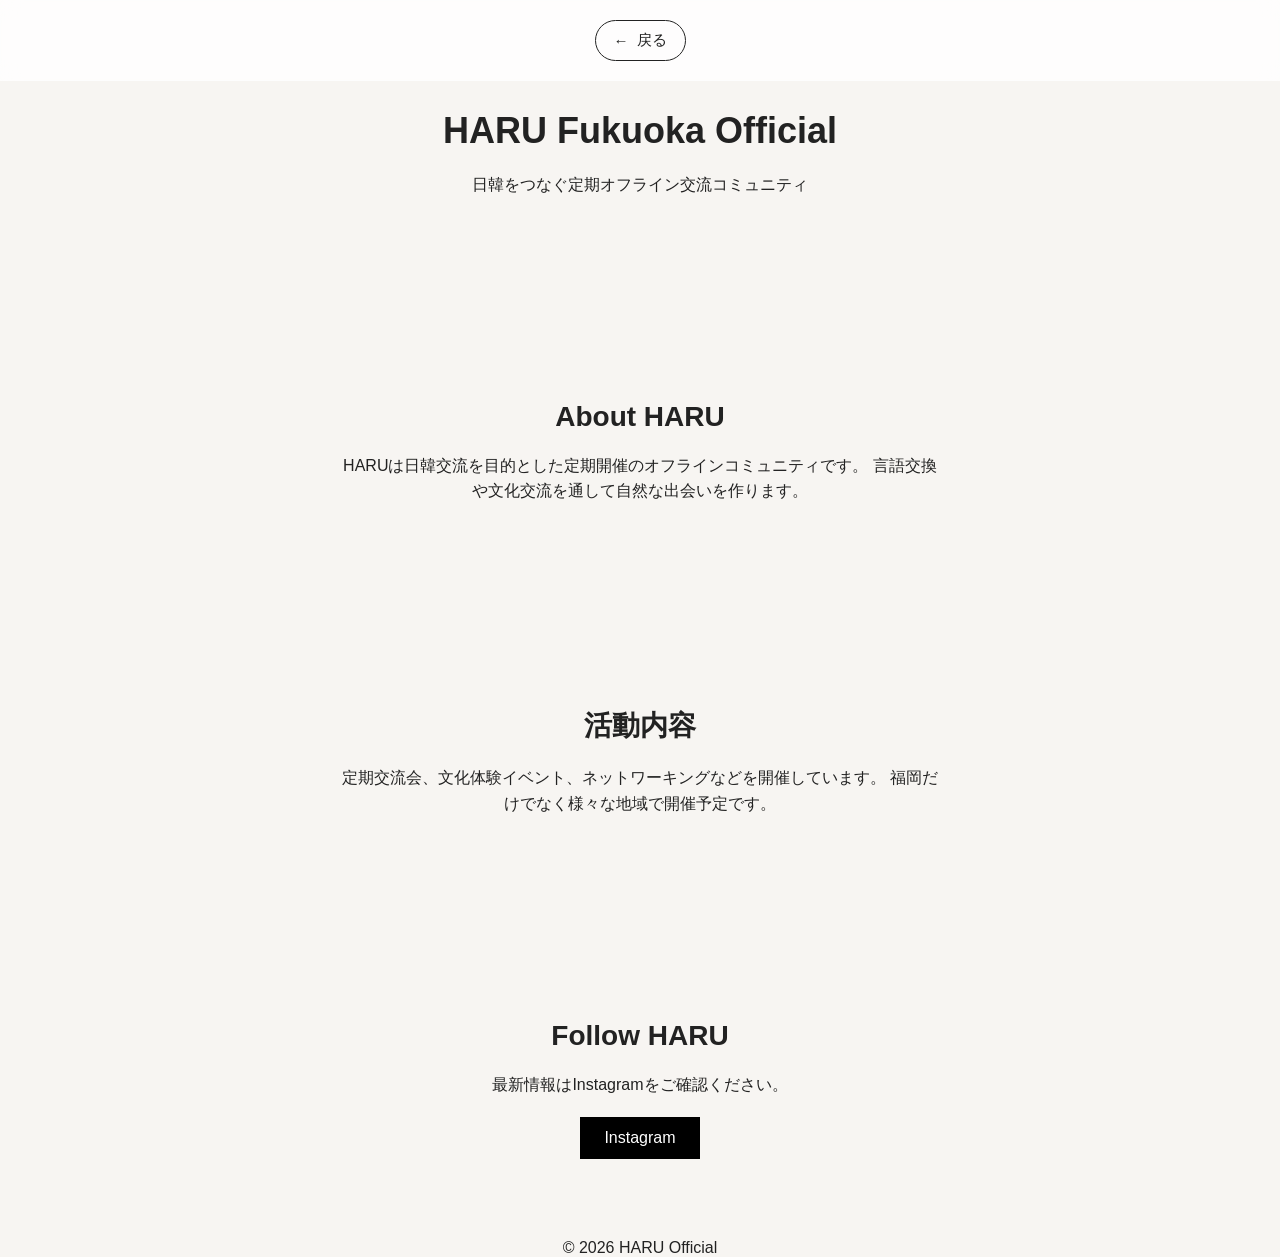
==== jp.html @ 13e57a5a "테스트 커밋" ====
<!DOCTYPE html>
<html lang="ja">
<head>
  <meta charset="UTF-8">
  <meta name="viewport" content="width=device-width, initial-scale=1.0">
  <title>HARU - Japanese</title>
  <link rel="stylesheet" href="style.css">
</head>

<body>
<header class="top-bar">
  <a href="index.html" class="back-btn">
    <span class="arrow">←</span>
    <span>戻る</span>
  </a>
</header>

<section class="hero">
  <h1>HARU Fukuoka Official</h1>
  <p>日韓をつなぐ定期オフライン交流コミュニティ</p>
</section>

<section>
  <h2>About HARU</h2>
  <p>
    HARUは日韓交流を目的とした定期開催のオフラインコミュニティです。
    言語交換や文化交流を通して自然な出会いを作ります。
  </p>
</section>

<section>
  <h2>活動内容</h2>
  <p>
    定期交流会、文化体験イベント、ネットワーキングなどを開催しています。
    福岡だけでなく様々な地域で開催予定です。
  </p>
</section>

<section>
  <h2>Follow HARU</h2>
  <p>最新情報はInstagramをご確認ください。</p>
  <button onclick="window.location.href='https://www.instagram.com/haru.fukuoka.official/'">
    Instagram
  </button>
</section>

<footer>
  © 2026 HARU Official
</footer>

</body>

</html>
---- style.css ----
body {
  margin: 0;
  font-family: Arial, sans-serif;
  background: #f7f5f2;
  color: #222;
  text-align: center;
}

section {
  padding: 80px 20px;
}

h1 {
  font-size: 36px;
  margin-bottom: 20px;
}

h2 {
  font-size: 28px;
  margin-bottom: 20px;
}

p {
  max-width: 600px;
  margin: 0 auto 20px;
  line-height: 1.6;
}

button {
  padding: 12px 24px;
  border: none;
  background: black;
  color: white;
  cursor: pointer;
  font-size: 16px;
}

button:hover {
  opacity: 0.8;
}

.language-buttons button {
  margin: 10px;
}

/* 상단 영역 */
.top-bar {
  position: fixed;
  top: 0;
  left: 0;
  width: 100%;
  padding: 20px 40px;
  background: rgba(255, 255, 255, 0.8);
  backdrop-filter: blur(10px);
  box-sizing: border-box;
  z-index: 1000;
}

/* 뒤로가기 버튼 */
.back-btn {
  display: inline-flex;
  align-items: center;
  gap: 8px;
  text-decoration: none;
  font-size: 15px;
  font-weight: 500;
  color: #222;
  padding: 10px 18px;
  border-radius: 50px;
  border: 1px solid #222;
  transition: all 0.3s ease;
}

/* 화살표 애니메이션 */
.back-btn .arrow {
  transition: transform 0.3s ease;
}

/* hover 효과 */
.back-btn:hover {
  background: #222;
  color: #fff;
}

.back-btn:hover .arrow {
  transform: translateX(-4px);
}
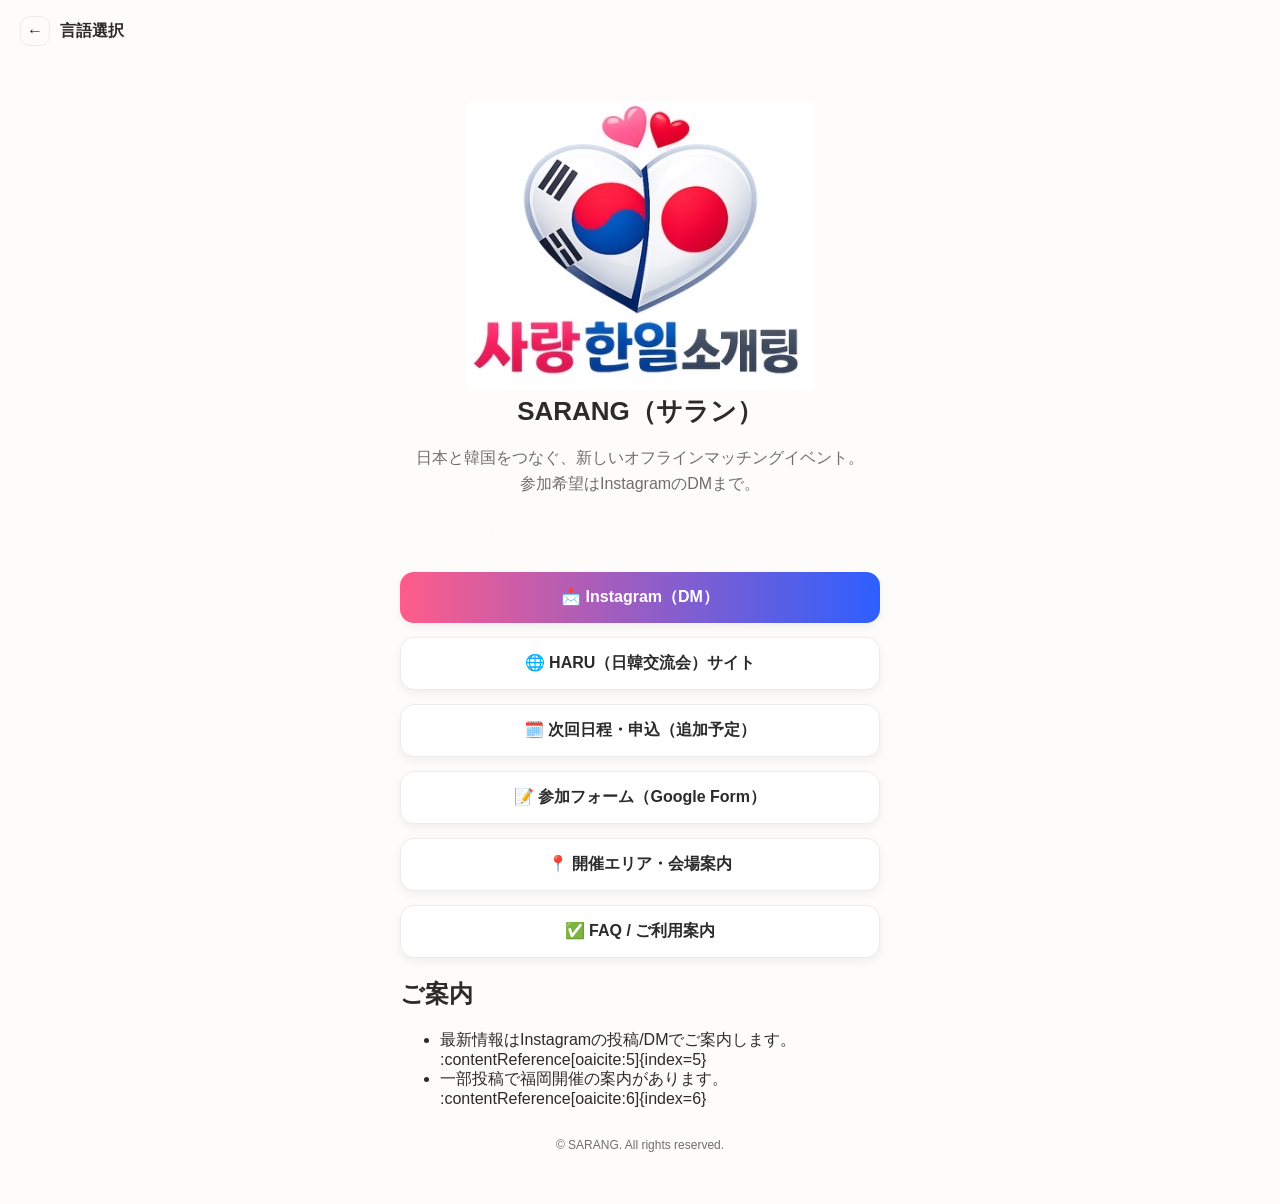
==== commit f25b6bab: "전체수정" ====
--- a/jp.html
+++ b/jp.html
@@ -1,53 +1,74 @@
 <!DOCTYPE html>
 <html lang="ja">
 <head>
-  <meta charset="UTF-8">
-  <meta name="viewport" content="width=device-width, initial-scale=1.0">
-  <title>HARU - Japanese</title>
-  <link rel="stylesheet" href="style.css">
+  <meta charset="UTF-8" />
+  <meta name="viewport" content="width=device-width, initial-scale=1.0" />
+  <title>SARANG | 日本語</title>
+  <link rel="stylesheet" href="style.css" />
 </head>
+<body class="bg">
 
-<body>
-<header class="top-bar">
-  <a href="index.html" class="back-btn">
-    <span class="arrow">←</span>
-    <span>戻る</span>
-  </a>
-</header>
+  <header class="topbar">
+    <a class="back" href="index.html" aria-label="戻る">
+      <span class="backIcon">←</span><span>言語選択</span>
+    </a>
+  </header>
 
-<section class="hero">
-  <h1>HARU Fukuoka Official</h1>
-  <p>日韓をつなぐ定期オフライン交流コミュニティ</p>
-</section>
+  <main class="shell">
+    <section class="profile">
+      <div class="avatar">
+        <img src="sarang.png" alt="SARANG Logo">
+      </div>
 
-<section>
-  <h2>About HARU</h2>
-  <p>
-    HARUは日韓交流を目的とした定期開催のオフラインコミュニティです。
-    言語交換や文化交流を通して自然な出会いを作ります。
-  </p>
-</section>
+      <h1 class="title">SARANG（サラン）</h1>
+      <p class="bio">
+        日本と韓国をつなぐ、新しいオフラインマッチングイベント。<br/>
+        参加希望はInstagramのDMまで。
+      </p>
+      <p class="micro">
+        「福岡で開催される日韓オフライン紹介イベント」等の案内投稿あり :contentReference[oaicite:4]{index=4}
+      </p>
+    </section>
 
-<section>
-  <h2>活動内容</h2>
-  <p>
-    定期交流会、文化体験イベント、ネットワーキングなどを開催しています。
-    福岡だけでなく様々な地域で開催予定です。
-  </p>
-</section>
+    <section class="links">
+      <!-- 🔧 下のリンクは実際のリンクに差し替えてOK -->
+      <a class="btn primary" href="https://www.instagram.com/sarang.matching.kr/" target="_blank" rel="noopener">
+        📩 Instagram（DM）
+      </a>
 
-<section>
-  <h2>Follow HARU</h2>
-  <p>最新情報はInstagramをご確認ください。</p>
-  <button onclick="window.location.href='https://www.instagram.com/haru.fukuoka.official/'">
-    Instagram
-  </button>
-</section>
+      <a class="btn" href="https://yunchanyoung.github.io/Haru/" target="_blank" rel="noopener">
+        🌐 HARU（日韓交流会）サイト
+      </a>
 
-<footer>
-  © 2026 HARU Official
-</footer>
+      <a class="btn" href="#" target="_blank" rel="noopener">
+        🗓️ 次回日程・申込（追加予定）
+      </a>
+
+      <a class="btn" href="#" target="_blank" rel="noopener">
+        📝 参加フォーム（Google Form）
+      </a>
+
+      <a class="btn" href="#" target="_blank" rel="noopener">
+        📍 開催エリア・会場案内
+      </a>
+
+      <a class="btn" href="#" target="_blank" rel="noopener">
+        ✅ FAQ / ご利用案内
+      </a>
+    </section>
+
+    <section class="notice">
+      <h2 class="h2">ご案内</h2>
+      <ul class="list">
+        <li>最新情報はInstagramの投稿/DMでご案内します。 :contentReference[oaicite:5]{index=5}</li>
+        <li>一部投稿で福岡開催の案内があります。 :contentReference[oaicite:6]{index=6}</li>
+      </ul>
+    </section>
+
+    <footer class="footer">
+      <p>© SARANG. All rights reserved.</p>
+    </footer>
+  </main>
 
 </body>
-
 </html>
--- a/style.css
+++ b/style.css
@@ -1,87 +1,190 @@
-body {
-  margin: 0;
-  font-family: Arial, sans-serif;
-  background: #f7f5f2;
-  color: #222;
-  text-align: center;
+:root{
+  --bg:#fdfcfa;
+  --card:#ffffff;
+  --text:#2b2b2b;
+  --muted:#6e6e6e;
+  --line:#ececec;
+  --primary:#ff5c8a;      /* 핑크 */
+  --secondary:#2d5fff;    /* 블루 */
 }
 
-section {
-  padding: 80px 20px;
+*{box-sizing:border-box}
+body{
+  margin:0;
+  font-family: "Noto Sans KR", "Noto Sans JP", Arial, sans-serif;
+  background: var(--bg);
+  color: var(--text);
 }
 
-h1 {
-  font-size: 36px;
-  margin-bottom: 20px;
+.bg{
+  background: radial-gradient(1200px 600px at 20% 0%, rgba(255,255,255,.08), transparent 50%),
+              radial-gradient(800px 600px at 80% 10%, rgba(255,255,255,.06), transparent 55%),
+              var(--bg);
 }
 
-h2 {
-  font-size: 28px;
-  margin-bottom: 20px;
+.shell{
+  width:min(520px,100%);
+  margin:0 auto;
+  padding:40px 20px;
 }
 
-p {
-  max-width: 600px;
-  margin: 0 auto 20px;
-  line-height: 1.6;
+.center{
+  min-height:100vh;
+  display:flex;
+  align-items:center;
+  justify-content:center;
 }
 
-button {
-  padding: 12px 24px;
-  border: none;
-  background: black;
-  color: white;
-  cursor: pointer;
-  font-size: 16px;
+.card{
+  width:min(520px, 100%);
+  background: rgba(245, 247, 255, 0.9);
+  border:1px solid var(--line);
+  border-radius:18px;
+  padding:26px 18px;
+  backdrop-filter: blur(10px);
 }
 
-button:hover {
-  opacity: 0.8;
+.brand{ text-align:center; }
+.logo{
+  font-weight:800;
+  letter-spacing:.18em;
+  font-size:34px;
+}
+.subtitle{
+  margin:8px 0 0;
+  color:var(--muted);
+  font-size:14px;
 }
 
-.language-buttons button {
-  margin: 10px;
+.desc{
+  text-align:center;
+  color:var(--muted);
+  margin:18px 0 18px;
+  line-height:1.6;
 }
 
-/* 상단 영역 */
-.top-bar {
-  position: fixed;
-  top: 0;
-  left: 0;
-  width: 100%;
-  padding: 20px 40px;
-  background: rgba(255, 255, 255, 0.8);
-  backdrop-filter: blur(10px);
-  box-sizing: border-box;
-  z-index: 1000;
+.btncol{ display:grid; gap:12px; margin-top:10px; }
+
+.btn{
+  display:flex;
+  align-items:center;
+  justify-content:center;
+  gap:10px;
+  width:100%;
+  padding:14px 14px;
+  border-radius:14px;
+  border:1px solid var(--line);
+  background: linear-gradient(180deg, rgba(255,255,255,.06), rgba(255,255,255,.02));
+  color:var(--text);
+  text-decoration:none;
+  font-weight:650;
+  transition: transform .12s ease, border-color .12s ease, background .12s ease;
 }
 
-/* 뒤로가기 버튼 */
-.back-btn {
-  display: inline-flex;
-  align-items: center;
-  gap: 8px;
-  text-decoration: none;
-  font-size: 15px;
-  font-weight: 500;
-  color: #222;
-  padding: 10px 18px;
-  border-radius: 50px;
-  border: 1px solid #222;
-  transition: all 0.3s ease;
+.btn:hover{
+  transform: translateY(-1px);
+  border-color: rgba(255,255,255,.28);
 }
 
-/* 화살표 애니메이션 */
-.back-btn .arrow {
-  transition: transform 0.3s ease;
+.btn.primary{
+  background: linear-gradient(180deg, rgba(255,255,255,.18), rgba(255,255,255,.06));
+  border-color: rgba(255,255,255,.35);
 }
 
-/* hover 효과 */
-.back-btn:hover {
-  background: #222;
-  color: #fff;
+.micro{
+  text-align:center;
+  margin:14px 0 0;
+  font-size:12px;
+  color:rgba(255,255,255,.55);
 }
 
-.back-btn:hover .arrow {
-  transform: translateX(-4px);
+.shell{
+  width:min(520px,100%);
+  margin:0 auto;
+  padding:40px 20px;
+}
+
+.back{
+  display:inline-flex;
+  align-items:center;
+  gap:10px;
+  padding:16px 20px;
+  text-decoration:none;
+  color:var(--text);
+  font-weight:600;
+}
+.backIcon{
+  display:inline-flex;
+  width:30px;height:30px;
+  border-radius:10px;
+  align-items:center;justify-content:center;
+  border:1px solid var(--line);
+  background: rgba(255,255,255,.04);
+}
+
+.profile{
+  text-align:center;
+  margin-bottom:20px;
+}
+
+.logo-card{
+  width:250px;
+  margin:0 auto 20px;
+  padding:10px;
+  border-radius:20px;
+  background:white;
+  box-shadow:0 8px 25px rgba(0,0,0,0.08);
+}
+
+.logo-card img{
+  width:100%;
+  height:auto;
+  display:block;
+}
+
+.title{
+  font-size:26px;
+  margin:0 0 8px;
+}
+
+.bio{
+  color:var(--muted);
+  line-height:1.6;
+  margin-bottom:25px;
+}
+
+.links{
+  display:grid;
+  gap:14px;
+}
+
+.btn{
+  display:flex;
+  justify-content:center;
+  align-items:center;
+  padding:15px;
+  border-radius:14px;
+  text-decoration:none;
+  font-weight:600;
+  transition:0.2s;
+  border:1px solid var(--line);
+  background:white;
+  box-shadow:0 4px 10px rgba(0,0,0,0.05);
+}
+
+.btn:hover{
+  transform:translateY(-2px);
+}
+
+.btn.primary{
+  background:linear-gradient(90deg,var(--primary),var(--secondary));
+  color:white;
+  border:none;
+}
+
+.footer{
+  margin-top:30px;
+  text-align:center;
+  font-size:12px;
+  color:var(--muted);
 }
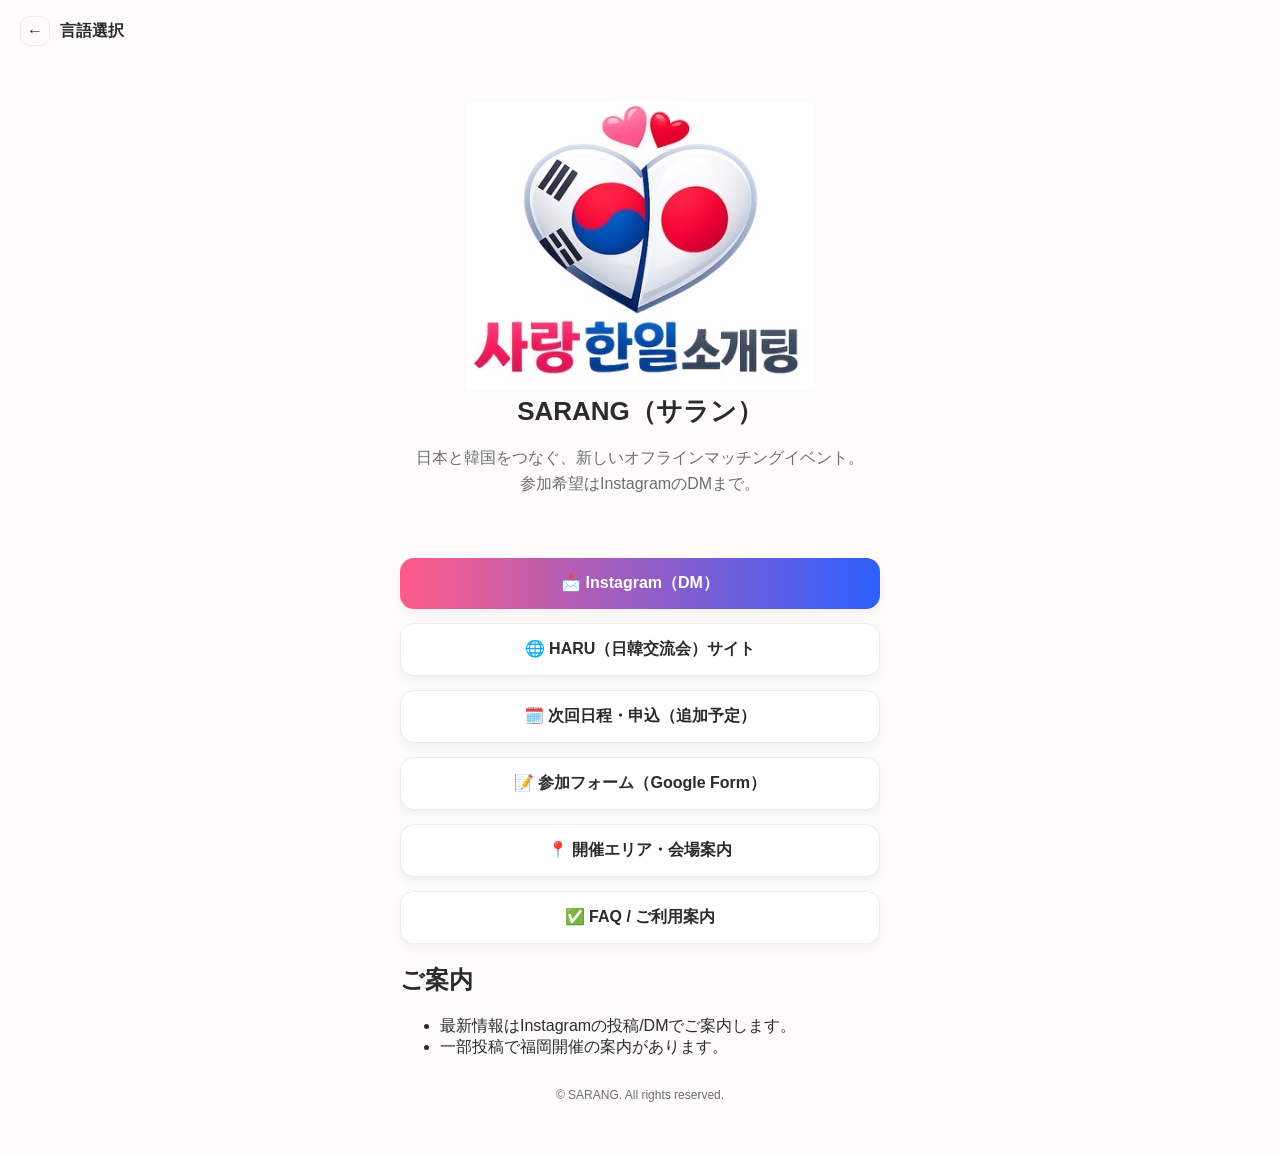
==== commit 6312eb52: "수정" ====
--- a/jp.html
+++ b/jp.html
@@ -26,7 +26,7 @@
         参加希望はInstagramのDMまで。
       </p>
       <p class="micro">
-        「福岡で開催される日韓オフライン紹介イベント」等の案内投稿あり :contentReference[oaicite:4]{index=4}
+        「福岡で開催される日韓オフライン紹介イベント」等の案内投稿あり
       </p>
     </section>
 
@@ -60,8 +60,8 @@
     <section class="notice">
       <h2 class="h2">ご案内</h2>
       <ul class="list">
-        <li>最新情報はInstagramの投稿/DMでご案内します。 :contentReference[oaicite:5]{index=5}</li>
-        <li>一部投稿で福岡開催の案内があります。 :contentReference[oaicite:6]{index=6}</li>
+        <li>最新情報はInstagramの投稿/DMでご案内します。</li>
+        <li>一部投稿で福岡開催の案内があります。</li>
       </ul>
     </section>
 
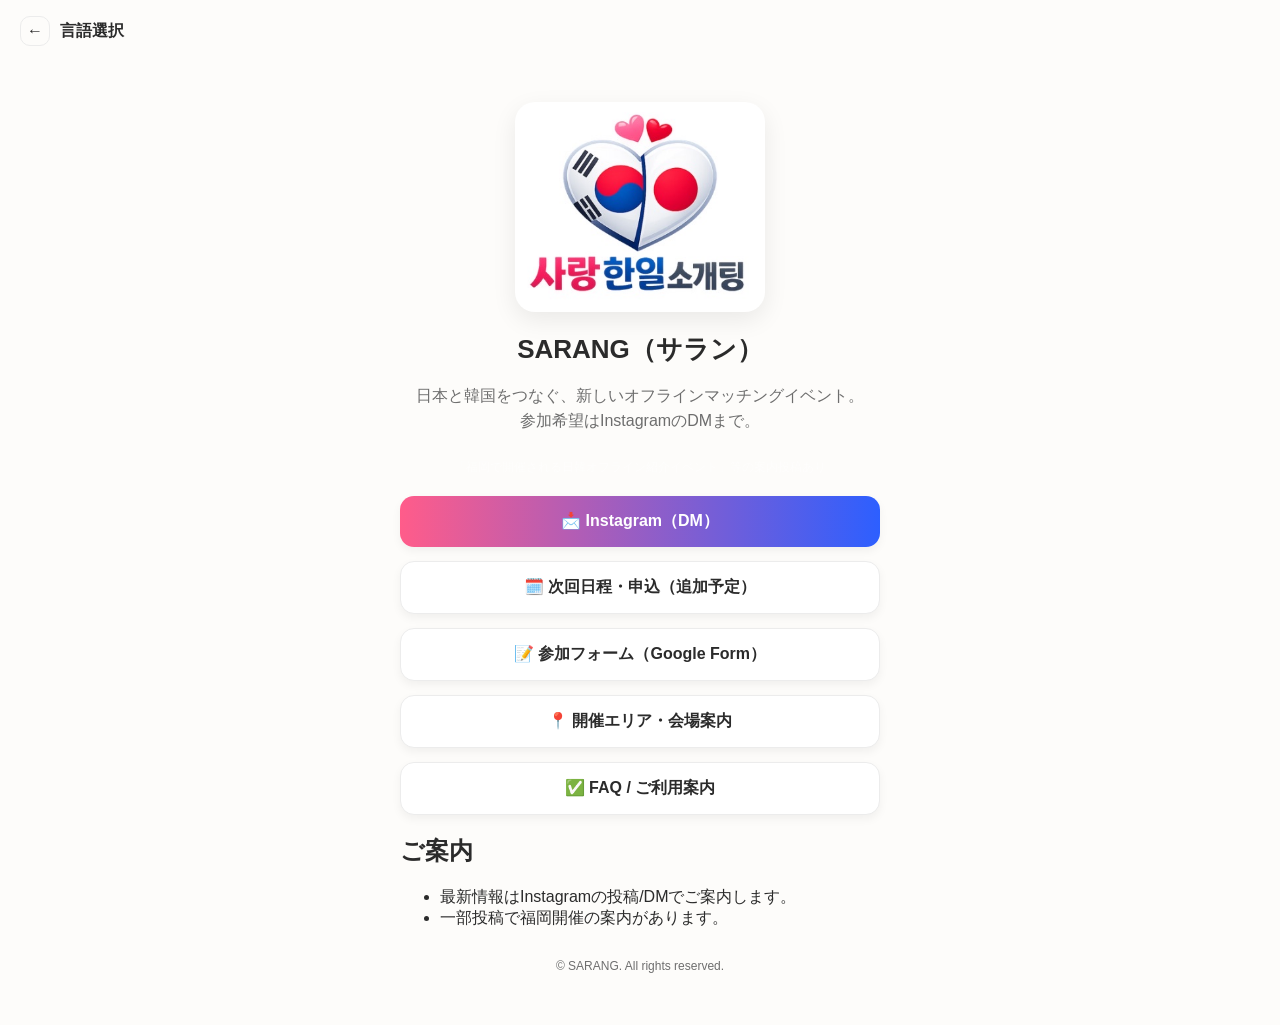
==== commit aad4a16f: "수정" ====
--- a/jp.html
+++ b/jp.html
@@ -16,7 +16,7 @@
 
   <main class="shell">
     <section class="profile">
-      <div class="avatar">
+      <div class="logo-card">
         <img src="sarang.png" alt="SARANG Logo">
       </div>
 
@@ -34,10 +34,6 @@
       <!-- 🔧 下のリンクは実際のリンクに差し替えてOK -->
       <a class="btn primary" href="https://www.instagram.com/sarang.matching.kr/" target="_blank" rel="noopener">
         📩 Instagram（DM）
-      </a>
-
-      <a class="btn" href="https://yunchanyoung.github.io/Haru/" target="_blank" rel="noopener">
-        🌐 HARU（日韓交流会）サイト
       </a>
 
       <a class="btn" href="#" target="_blank" rel="noopener">
--- a/style.css
+++ b/style.css
@@ -45,6 +45,7 @@
 }
 
 .brand{ text-align:center; }
+
 .logo{
   font-weight:800;
   letter-spacing:.18em;
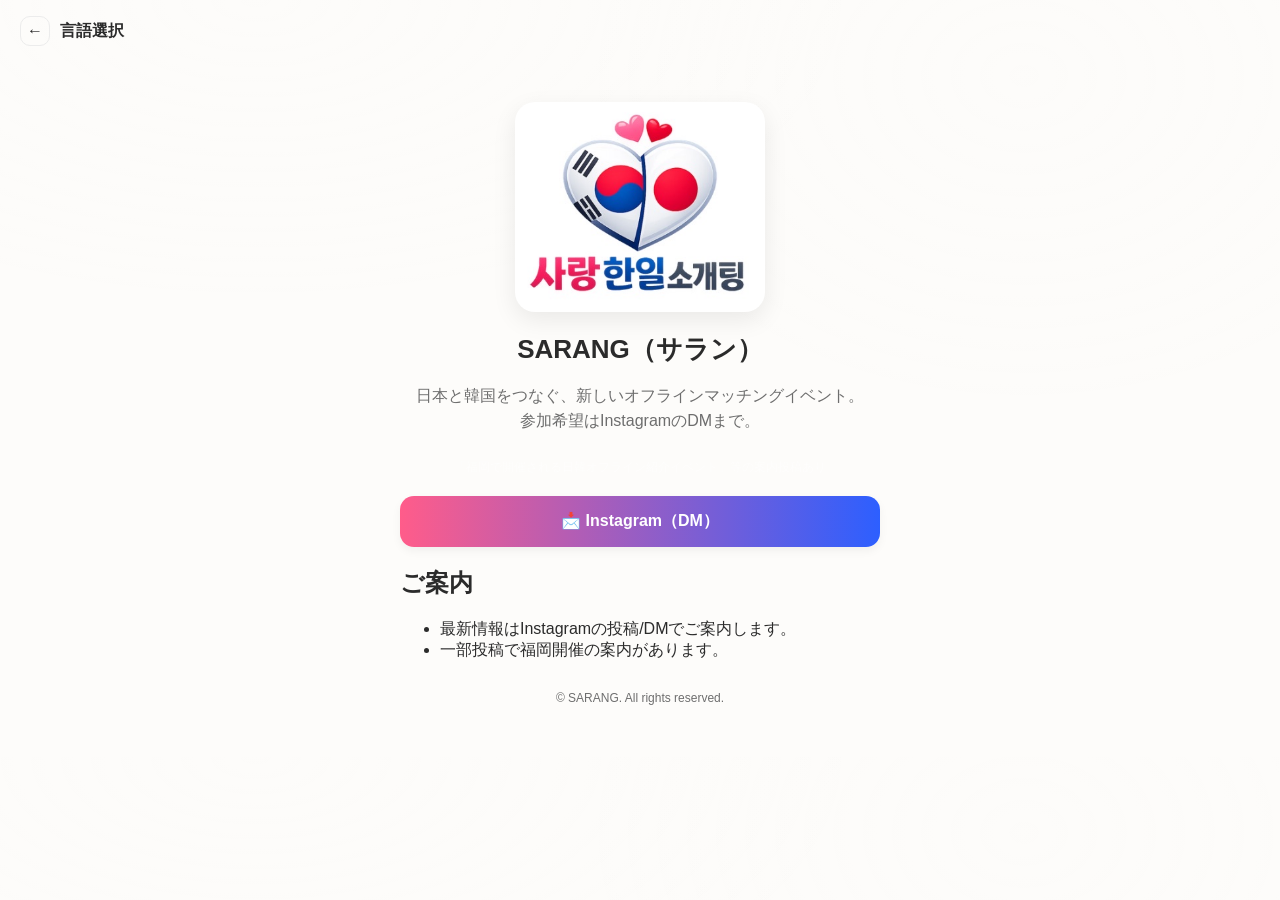
==== commit bc976917: "Update jp.html" ====
--- a/jp.html
+++ b/jp.html
@@ -35,22 +35,6 @@
       <a class="btn primary" href="https://www.instagram.com/sarang.matching.kr/" target="_blank" rel="noopener">
         📩 Instagram（DM）
       </a>
-
-      <a class="btn" href="#" target="_blank" rel="noopener">
-        🗓️ 次回日程・申込（追加予定）
-      </a>
-
-      <a class="btn" href="#" target="_blank" rel="noopener">
-        📝 参加フォーム（Google Form）
-      </a>
-
-      <a class="btn" href="#" target="_blank" rel="noopener">
-        📍 開催エリア・会場案内
-      </a>
-
-      <a class="btn" href="#" target="_blank" rel="noopener">
-        ✅ FAQ / ご利用案内
-      </a>
     </section>
 
     <section class="notice">
--- a/style.css
+++ b/style.css
@@ -92,6 +92,41 @@
   border-color: rgba(255,255,255,.35);
 }
 
+.lang-btn {
+  display: block;
+  padding: 16px;
+  border-radius: 16px;
+  text-decoration: none;
+  font-weight: 600;
+  text-align: center;
+  margin: px 0;
+
+  background: white;
+  color: #333;
+  border: 1px solid #eee;
+
+  transition: all 0.25s ease;
+}
+
+/* 마우스 올렸을 때 */
+.lang-btn:hover {
+  background: linear-gradient(90deg, #ff5c8a, #2d5fff);
+  color: white;
+  transform: translateY(-3px);
+  box-shadow: 0 8px 20px rgba(0,0,0,0.1);
+}
+
+/* 클릭했을 때 */
+.lang-btn:active {
+  transform: scale(0.96);
+}
+
+/* 선택된 느낌 (옵션) */
+.lang-btn.selected {
+  background: linear-gradient(90deg, #ff5c8a, #2d5fff);
+  color: white;
+}
+
 .micro{
   text-align:center;
   margin:14px 0 0;
